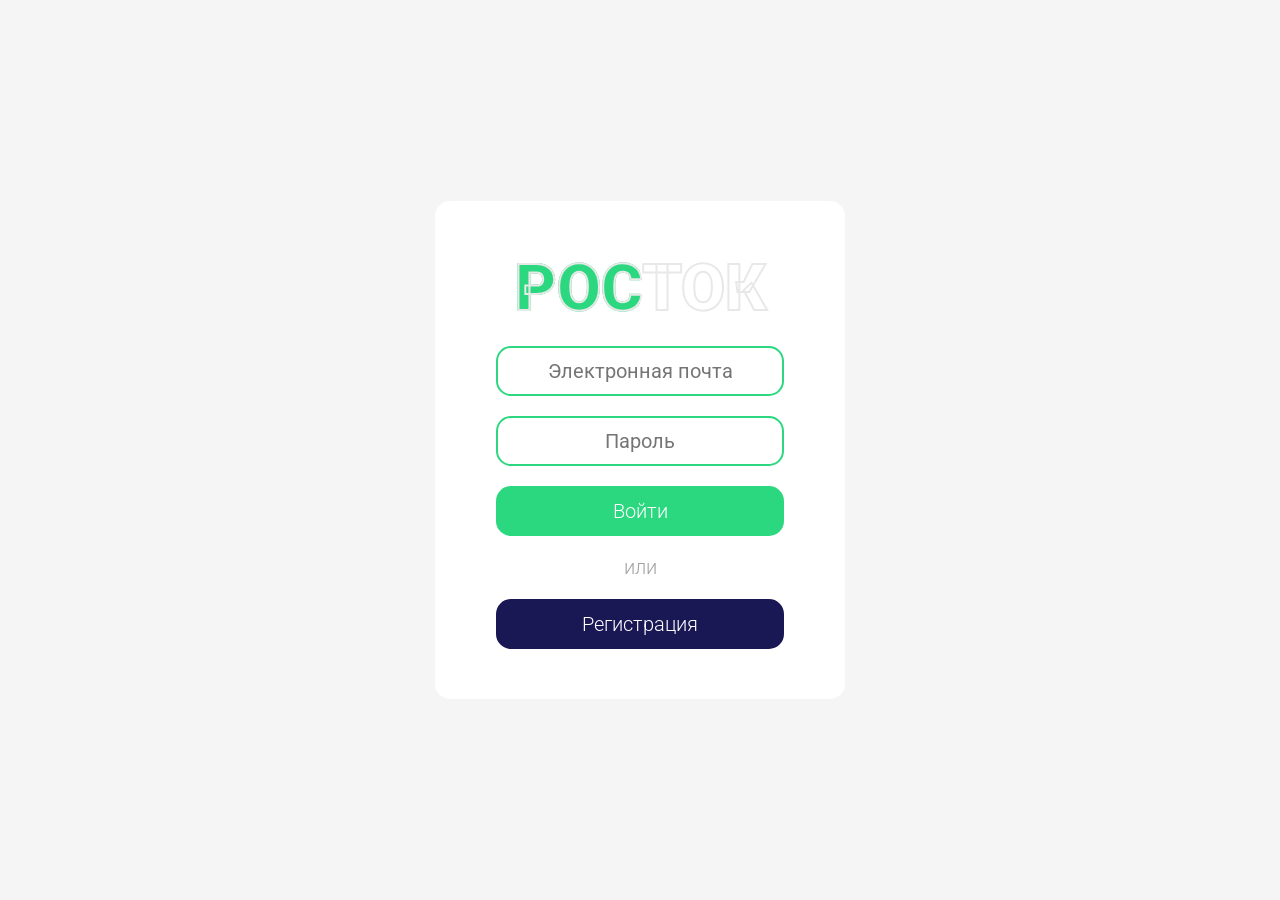
==== Фронт/login.html @ c21b28e6 "Фронт" ====
<!DOCTYPE html>
<html lang="en">
<head>
    <meta charset="UTF-8">
    <link rel="preconnect" href="https://fonts.googleapis.com">
    <link rel="preconnect" href="https://fonts.gstatic.com" crossorigin>
    <link href="https://fonts.googleapis.com/css2?family=Roboto:wght@300;900&display=swap" rel="stylesheet">
    <link rel='stylesheet' href='login.css'>
    <title>РОСТОК Вход</title>
</head>
<body>
    <main>
      <div class="register-form-container">
        <h1 class="form-title">
            РОСТОК
        </h1>
        <div class="form-filds">
            <div class="form-field">
                <input type="text" placeholder="Электронная почта">
            </div>
            <div class="form-field">
                <input type="password" placeholder="Пароль">
            </div>
        </div>
      <div class="form-buttons">
            <button class="button_login">Войти</button>
            <div class="divider">или</div>
            <button class="button_reg" onclick="document.location='reg.html'">Регистрация</button>
      </div>
      </div>  
    </main>  

</body>
</html>
---- Фронт/login.css ----
* {
  margin: 0;
  padding: 0;
  box-sizing: border-box;
}

body{
  font-family: 'Roboto', sans-serif;
}

main{
  background: #F5F5F5;
  height: 100vh;
  display: flex;
  flex-direction: column;
  justify-content: center;
  align-items: center;
}
input{
  font-family: 'Roboto';
  font-style: normal;
  font-size: 20px;
  line-height: 23px;
  color: #A3A3A3;
  width: 100%;
  height: 50px;
  border: 2px solid #2CD87F;
  border-radius: 15px;
  text-align: center;
}

input:focus {
  outline: none;
  border: 2px solid #00FF7B;
}

.register-form-container{
  position: relative;
  max-width: 410px;
  width: 100%;
  background: #FFFFFF;
  border-radius: 15px;
  padding-left: 61px;
  padding-right: 61px;
  padding-top: 50px;
  padding-bottom: 50px;
}

.form-title{
  font-weight: 900;
  font-size: 64px;
  line-height: 75px;
  background: -webkit-linear-gradient(left, #2CD87F 50%, #FFFFFF  50%);
  -webkit-background-clip: text;
  -webkit-text-fill-color: transparent;
  margin-bottom: 20px;
  text-align: center;
  -webkit-text-stroke:2px #E8E8E8;
  -webkit-text-fill-color:transparent;
}

.form-field{
  margin-bottom: 20px;
}

.button_login{
  display: block;
  height: 50px;
  width: 100%;
  background: #2CD87F;
  border-radius: 15px;
  border: solid #2CD87F;

  font-family: 'Roboto';
  font-style: normal;
  font-weight: 300;
  font-size: 20px;
  color: #FFFFFF;
  text-transform: none;
  text-align: center;

}

.button_reg{
  display: block;
  height: 50px;
  width: 100%;
  background: #1A1755;
  border-radius: 15px;
  border: solid #1A1755;

  font-family: 'Roboto';
  font-style: normal;
  font-weight: 300;
  font-size: 20px;
  color: #FFFFFF;
  text-transform: none;
  text-align: center;

}

.divider{
  font-family: 'Roboto';
  font-style: normal;
  font-weight: 300;
  font-size: 20px;
  line-height: 23px;
  color: #A3A3A3;
  text-align: center;
  padding-top: 20px;
  padding-bottom: 20px;
}

.button_login:hover{
  background: #00FF7B;
  border-radius: 15px;
  border: solid #00FF7B;
  transition: 1s;
}

.button_reg:hover{
  background: #3D36C7;
  border-radius: 15px;
  border: solid #3D36C7;
  transition: 1s;
}
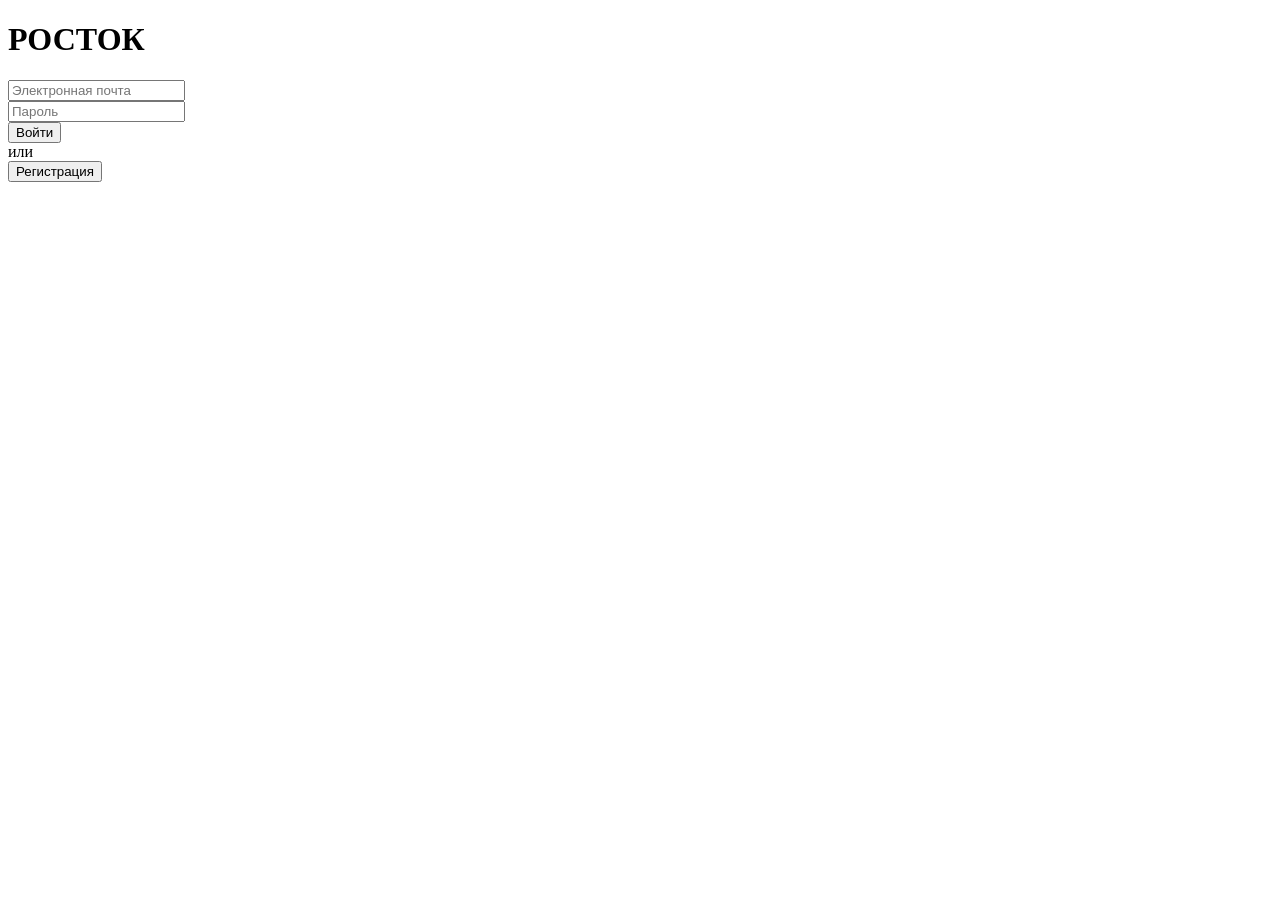
==== commit 174c3253: "NEW FRONT SUPER KLASS" ====
--- a/Фронт/login.html
+++ b/Фронт/login.html
@@ -5,8 +5,8 @@
     <link rel="preconnect" href="https://fonts.googleapis.com">
     <link rel="preconnect" href="https://fonts.gstatic.com" crossorigin>
     <link href="https://fonts.googleapis.com/css2?family=Roboto:wght@300;900&display=swap" rel="stylesheet">
-    <link rel='stylesheet' href='login.css'>
-    <title>РОСТОК Вход</title>
+    <link rel='stylesheet' href='style/login.css'>
+    <title>РОСТОК</title>
 </head>
 <body>
     <main>
@@ -23,7 +23,7 @@
             </div>
         </div>
       <div class="form-buttons">
-            <button class="button_login">Войти</button>
+            <button class="button_login" onclick="document.location='feed.html'">Войти</button>
             <div class="divider">или</div>
             <button class="button_reg" onclick="document.location='reg.html'">Регистрация</button>
       </div>
